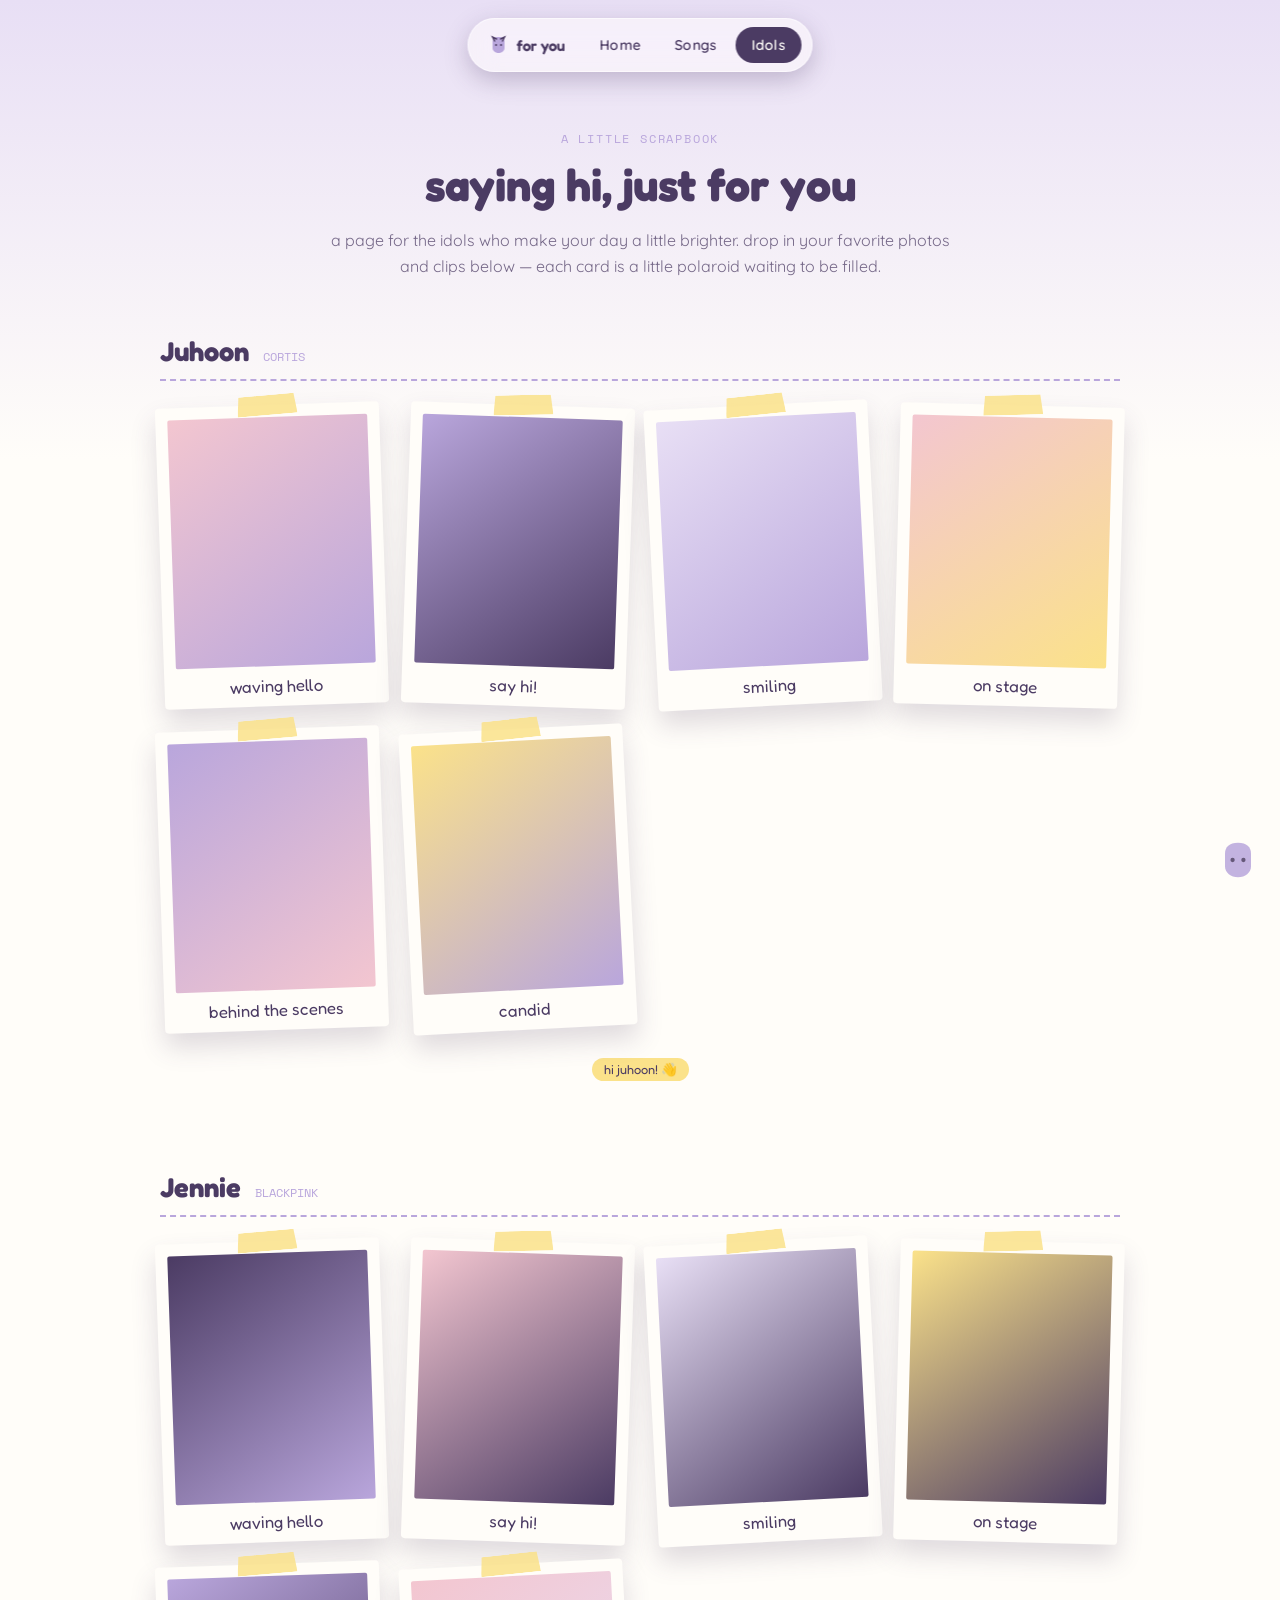
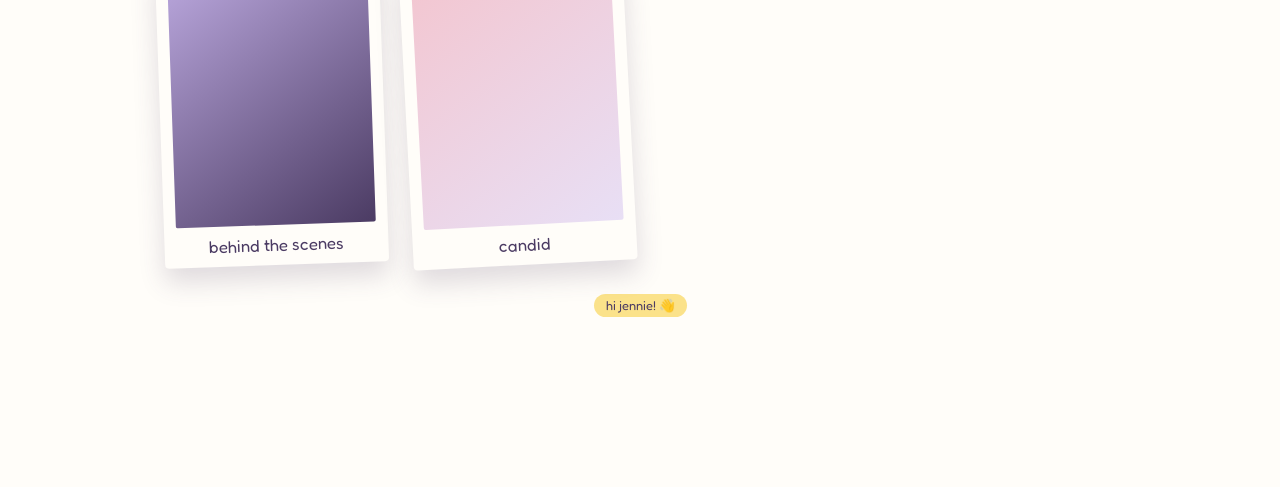
==== idols.html @ 45868b50 "yes" ====
<!DOCTYPE html>
<html lang="en">
<head>
<meta charset="UTF-8">
<meta name="viewport" content="width=device-width, initial-scale=1.0">
<title>say hi</title>
<link rel="stylesheet" href="css/style.css">
</head>
<body>

<nav class="site-nav">
  <div class="brand">
    <svg viewBox="0 0 24 24" fill="none"><path d="M6 9c0-3 2-5 6-5s6 2 6 5v6c0 2.8-2.7 5-6 5s-6-2.2-6-5V9z" fill="#B9A6DC"/><path d="M8 8l-2-4 4 2M16 8l2-4-4 2" stroke="#4B3B63" stroke-width="1.4" fill="none" stroke-linecap="round"/><circle cx="9.5" cy="12" r="1" fill="#4B3B63"/><circle cx="14.5" cy="12" r="1" fill="#4B3B63"/></svg>
    <span class="label">for you</span>
  </div>
  <div class="links">
    <a href="index.html">Home</a>
    <a href="songs.html">Songs</a>
    <a href="idols.html" class="active">Idols</a>
  </div>
</nav>

<section class="idols-page">

  <div class="idols-hero">
    <div class="eyebrow">a little scrapbook</div>
    <h1>saying hi, just for you</h1>
    <p>a page for the idols who make your day a little brighter. drop in your favorite
       photos and clips below — each card is a little polaroid waiting to be filled.</p>
  </div>

  <!-- ============ JUHOON (CORTIS) ============ -->
  <div class="idol-section">
    <div class="idol-section-head">
      <h2>Juhoon</h2>
      <span>CORTIS</span>
    </div>
    <div class="scrapbook-grid">

      <!-- Replace each src below with your own photo/video.
           Suggested paths: assets/images/juhoon1.jpg ... juhoon6.jpg
           or assets/video/juhoon-wave.mp4 for clips -->
      <div class="polaroid">
        <div class="washi"></div>
        <div class="frame"><img src="assets/images/juhoon1.jpg" alt="Juhoon"
             onerror="this.parentElement.style.background='linear-gradient(145deg,#F3C6D0,#B9A6DC)'; this.remove();"></div>
        <div class="caption">waving hello</div>
      </div>

      <div class="polaroid">
        <div class="washi"></div>
        <div class="frame"><video src="assets/video/juhoon-wave.mp4" muted loop autoplay playsinline
             onerror="this.parentElement.style.background='linear-gradient(145deg,#B9A6DC,#4B3B63)'; this.remove();"></video></div>
        <div class="caption">say hi!</div>
      </div>

      <div class="polaroid">
        <div class="washi"></div>
        <div class="frame"><img src="assets/images/juhoon2.jpg" alt="Juhoon"
             onerror="this.parentElement.style.background='linear-gradient(145deg,#E8DFF5,#B9A6DC)'; this.remove();"></div>
        <div class="caption">smiling</div>
      </div>

      <div class="polaroid">
        <div class="washi"></div>
        <div class="frame"><img src="assets/images/juhoon3.jpg" alt="Juhoon"
             onerror="this.parentElement.style.background='linear-gradient(145deg,#F3C6D0,#FBE28A)'; this.remove();"></div>
        <div class="caption">on stage</div>
      </div>

      <div class="polaroid">
        <div class="washi"></div>
        <div class="frame"><img src="assets/images/juhoon4.jpg" alt="Juhoon"
             onerror="this.parentElement.style.background='linear-gradient(145deg,#B9A6DC,#F3C6D0)'; this.remove();"></div>
        <div class="caption">behind the scenes</div>
      </div>

      <div class="polaroid">
        <div class="washi"></div>
        <div class="frame"><img src="assets/images/juhoon5.jpg" alt="Juhoon"
             onerror="this.parentElement.style.background='linear-gradient(145deg,#FBE28A,#B9A6DC)'; this.remove();"></div>
        <div class="caption">candid</div>
      </div>

    </div>
    <div style="text-align:center; margin-top:20px;"><span class="hi-bubble">hi juhoon! 👋</span></div>
  </div>

  <!-- ============ JENNIE (BLACKPINK) ============ -->
  <div class="idol-section">
    <div class="idol-section-head">
      <h2>Jennie</h2>
      <span>BLACKPINK</span>
    </div>
    <div class="scrapbook-grid">

      <!-- Replace each src below with your own photo/video.
           Suggested paths: assets/images/jennie1.jpg ... jennie6.jpg
           or assets/video/jennie-wave.mp4 for clips -->
      <div class="polaroid">
        <div class="washi"></div>
        <div class="frame"><video src="assets/video/jennie-wave.mp4" muted loop autoplay playsinline
             onerror="this.parentElement.style.background='linear-gradient(145deg,#4B3B63,#B9A6DC)'; this.remove();"></video></div>
        <div class="caption">waving hello</div>
      </div>

      <div class="polaroid">
        <div class="washi"></div>
        <div class="frame"><img src="assets/images/jennie1.jpg" alt="Jennie"
             onerror="this.parentElement.style.background='linear-gradient(145deg,#F3C6D0,#4B3B63)'; this.remove();"></div>
        <div class="caption">say hi!</div>
      </div>

      <div class="polaroid">
        <div class="washi"></div>
        <div class="frame"><img src="assets/images/jennie2.jpg" alt="Jennie"
             onerror="this.parentElement.style.background='linear-gradient(145deg,#E8DFF5,#4B3B63)'; this.remove();"></div>
        <div class="caption">smiling</div>
      </div>

      <div class="polaroid">
        <div class="washi"></div>
        <div class="frame"><img src="assets/images/jennie3.jpg" alt="Jennie"
             onerror="this.parentElement.style.background='linear-gradient(145deg,#FBE28A,#4B3B63)'; this.remove();"></div>
        <div class="caption">on stage</div>
      </div>

      <div class="polaroid">
        <div class="washi"></div>
        <div class="frame"><img src="assets/images/jennie4.jpg" alt="Jennie"
             onerror="this.parentElement.style.background='linear-gradient(145deg,#B9A6DC,#4B3B63)'; this.remove();"></div>
        <div class="caption">behind the scenes</div>
      </div>

      <div class="polaroid">
        <div class="washi"></div>
        <div class="frame"><img src="assets/images/jennie5.jpg" alt="Jennie"
             onerror="this.parentElement.style.background='linear-gradient(145deg,#F3C6D0,#E8DFF5)'; this.remove();"></div>
        <div class="caption">candid</div>
      </div>

    </div>
    <div style="text-align:center; margin-top:20px;"><span class="hi-bubble">hi jennie! 👋</span></div>
  </div>

</section>

<div class="mascot-signature">
  <svg viewBox="0 0 24 24" fill="none"><path d="M6 9c0-3 2-5 6-5s6 2 6 5v6c0 2.8-2.7 5-6 5s-6-2.2-6-5V9z" fill="#B9A6DC"/><circle cx="9.5" cy="12" r="1" fill="#4B3B63"/><circle cx="14.5" cy="12" r="1" fill="#4B3B63"/></svg>
</div>

</body>
</html>
---- css/style.css ----
/* ============================================================
   BIRTHDAY SITE — SHARED STYLES
   Palette: dreamy toy-shop twilight
   ============================================================ */

@import url('https://fonts.googleapis.com/css2?family=Fredoka:wght@400;500;600;700&family=Quicksand:wght@400;500;600;700&family=Space+Mono:wght@400;700&display=swap');

:root{
  --lilac-mist:   #E8DFF5;
  --dusty-lav:    #B9A6DC;
  --blush:        #F3C6D0;
  --deep-plum:    #4B3B63;
  --butter:       #FBE28A;
  --soft-white:   #FFFDF9;
  --shadow-plum:  rgba(75,59,99,0.28);
  --glass:        rgba(255,253,249,0.55);

  --font-display: 'Fredoka', system-ui, sans-serif;
  --font-body:    'Quicksand', system-ui, sans-serif;
  --font-mono:    'Space Mono', monospace;
}

*{box-sizing:border-box;}
html{scroll-behavior:smooth;}
body{
  margin:0;
  font-family:var(--font-body);
  color:var(--deep-plum);
  background:var(--soft-white);
  overflow-x:hidden;
}
h1,h2,h3{font-family:var(--font-display); margin:0;}
a{text-decoration:none;color:inherit;}
button{font-family:var(--font-body); cursor:pointer;}

/* ---------- shared nav ---------- */
.site-nav{
  position:fixed;
  top:18px; left:50%;
  transform:translateX(-50%);
  z-index:500;
  display:flex;
  align-items:center;
  gap:6px;
  background:var(--glass);
  backdrop-filter:blur(14px) saturate(140%);
  -webkit-backdrop-filter:blur(14px) saturate(140%);
  border:1px solid rgba(255,255,255,0.6);
  border-radius:999px;
  padding:8px 10px;
  box-shadow:0 8px 24px var(--shadow-plum);
}
.site-nav .brand{
  display:flex; align-items:center; gap:6px;
  padding:6px 12px 6px 8px;
  font-family:var(--font-display);
  font-weight:600;
  font-size:0.95rem;
  color:var(--deep-plum);
}
.site-nav .brand svg{width:24px;height:24px;}
.site-nav .links{display:flex; gap:2px;}
.site-nav .links a{
  padding:9px 16px;
  border-radius:999px;
  font-weight:600;
  font-size:0.88rem;
  letter-spacing:0.02em;
  color:var(--deep-plum);
  transition:background 0.25s ease, color 0.25s ease;
}
.site-nav .links a:hover{background:var(--dusty-lav); color:var(--soft-white);}
.site-nav .links a.active{background:var(--deep-plum); color:var(--soft-white);}

/* ============================================================
   HOME PAGE
   ============================================================ */

.shopfront{
  position:relative;
  min-height:100vh;
  width:100%;
  background:
    linear-gradient(180deg, rgba(75,59,99,0.15), rgba(75,59,99,0.55)),
    url('../assets/images/shop-bg.jpg') center/cover no-repeat,
    linear-gradient(160deg, var(--lilac-mist), var(--blush) 55%, var(--dusty-lav));
  display:flex;
  flex-direction:column;
  align-items:center;
  justify-content:center;
  padding-top:90px;
}

.shopfront .intro-text{
  text-align:center;
  color:var(--soft-white);
  text-shadow:0 3px 18px rgba(0,0,0,0.35);
  margin-bottom:10px;
}
.shopfront .intro-text h1{font-size:clamp(2rem,5vw,3.4rem);}
.shopfront .intro-text p{
  font-family:var(--font-mono); font-size:0.8rem; letter-spacing:0.12em;
  text-transform:uppercase; opacity:0.9; margin-top:6px;
}

.cat-stage{
  position:relative;
  width:min(90vw,720px);
  height:260px;
  margin:10px auto 30px;
}
.cat-stage .ground-shadow{
  position:absolute; bottom:18px; left:0; right:0; height:14px;
  background:radial-gradient(ellipse at center, rgba(0,0,0,0.18), transparent 70%);
}

.cat-rig{
  position:absolute;
  bottom:30px; left:0;
  width:120px; height:100px;
  transform:translateX(0);
  transform-origin:50% 100%;
  animation: catChase 3.6s linear 2;
  will-change: transform, left;
}
.cat-stage.settled .cat-rig{
  animation:none;
  left:14px; bottom:26px;
  transform:translateX(0);
}
.cat-stage.settled .cat-rig .cat{
  animation: catIdle 2.4s ease-in-out infinite;
}
.cat-stage.settled .cat-rig .cat-paw{
  animation: pawBat 1.3s ease-in-out infinite;
}

.cat{ transform-origin:50% 100%; }
.cat-rig svg{ display:block; width:100%; height:100%; overflow:visible; }

@keyframes catChase{
  0%   { left:0%;  transform:translateY(0)    scale(1,1)     rotate(0deg);
         animation-timing-function: cubic-bezier(.55,0,.85,.35); }
  6%   { transform:translateY(6px)  scale(1.12,0.85) rotate(-2deg);
         animation-timing-function: cubic-bezier(.17,.85,.4,1); }
  20%  { transform:translateY(-34px) scale(0.9,1.12) rotate(-8deg);
         animation-timing-function: cubic-bezier(.6,0,.9,.4); }
  30%  { left:24%; transform:translateY(4px) scale(1.15,0.82) rotate(2deg);
         animation-timing-function: cubic-bezier(.55,0,.85,.35); }
  34%  { transform:translateY(0) scale(1,1) rotate(0deg);
         animation-timing-function: cubic-bezier(.17,.85,.4,1); }
  40%  { transform:translateY(6px) scale(1.12,0.85) rotate(4deg);
         animation-timing-function: cubic-bezier(.6,0,.9,.4); }
  54%  { transform:translateY(-36px) scale(0.9,1.12) rotate(7deg);
         animation-timing-function: cubic-bezier(.55,0,.85,.35); }
  64%  { left:52%; transform:translateY(4px) scale(1.15,0.82) rotate(-2deg);
         animation-timing-function: cubic-bezier(.17,.85,.4,1); }
  68%  { transform:translateY(0) scale(1,1) rotate(0deg);
         animation-timing-function: cubic-bezier(.6,0,.9,.4); }
  76%  { transform:translateY(5px) scale(1.1,0.87) rotate(-3deg);
         animation-timing-function: cubic-bezier(.55,0,.85,.35); }
  88%  { transform:translateY(-28px) scale(0.92,1.1) rotate(4deg);
         animation-timing-function: cubic-bezier(.17,.85,.4,1); }
  96%  { left:74%; transform:translateY(2px) scale(1.1,0.88) rotate(0deg);
         animation-timing-function: ease-out; }
  100% { left:0%;  transform:translateY(0) scale(1,1) rotate(0deg); }
}

@keyframes catIdle{
  0%   { transform:translateY(0) scale(1,1) rotate(0deg);
         animation-timing-function: cubic-bezier(.45,0,.55,1); }
  30%  { transform:translateY(-6px) scale(1.03,0.97) rotate(-2deg);
         animation-timing-function: cubic-bezier(.45,0,.55,1); }
  60%  { transform:translateY(0) scale(0.99,1.01) rotate(1deg);
         animation-timing-function: cubic-bezier(.45,0,.55,1); }
  100% { transform:translateY(0) scale(1,1) rotate(0deg); }
}

@keyframes pawBat{
  0%   { transform:rotate(0deg);   animation-timing-function: cubic-bezier(.3,.8,.4,1); }
  35%  { transform:rotate(-32deg); animation-timing-function: cubic-bezier(.6,0,.7,.4); }
  55%  { transform:rotate(-18deg); animation-timing-function: cubic-bezier(.3,.8,.4,1); }
  100% { transform:rotate(0deg); }
}

.yarn-ball{
  position:absolute; bottom:28px; right:6%;
  width:54px; height:54px;
  animation: yarnWiggle 1.6s ease-in-out infinite;
}
.cat-stage.settled .yarn-ball{
  right:auto; left:82px; bottom:24px;
  width:40px; height:40px;
}
@keyframes yarnWiggle{
  0%,100%{ transform:rotate(0deg) scale(1); }
  50%{ transform:rotate(8deg) scale(1.04); }
}

.gift-reveal{
  display:flex;
  gap:60px;
  align-items:flex-end;
  justify-content:center;
  opacity:0;
  transform:translateY(24px) scale(0.92);
  transition:opacity 0.9s ease, transform 0.9s cubic-bezier(.2,.9,.3,1.2);
  pointer-events:none;
  margin-bottom:60px;
}
.gift-reveal.show{
  opacity:1; transform:translateY(0) scale(1);
  pointer-events:auto;
}
.gift-item{
  background:none; border:none; padding:0;
  display:flex; flex-direction:column; align-items:center; gap:10px;
  filter:drop-shadow(0 12px 20px rgba(0,0,0,0.28));
  transition:transform 0.3s ease;
}
.gift-item:hover{ transform:translateY(-6px) scale(1.05); }
.gift-item span{
  font-family:var(--font-mono); font-size:0.72rem;
  letter-spacing:0.08em; text-transform:uppercase;
  color:var(--soft-white); text-shadow:0 2px 10px rgba(0,0,0,0.4);
}
.gift-item svg{ width:110px; height:110px; }

.candle-flame{ animation:flicker 0.9s ease-in-out infinite alternate; transform-origin:50% 100%; }
@keyframes flicker{
  0%{ transform:scale(1) rotate(-2deg); }
  100%{ transform:scale(1.12) rotate(3deg); }
}

.envelope-flap{ transform-origin:50% 0%; transition:transform 0.5s ease; }

#confetti-layer{
  position:fixed; inset:0; pointer-events:none; z-index:900; overflow:hidden;
}
.confetti-piece{
  position:absolute; top:-20px;
  width:10px; height:16px;
  opacity:0.95;
  animation-name:confettiFall;
  animation-timing-function:linear;
  animation-fill-mode:forwards;
}
@keyframes confettiFall{
  0%{ transform:translateY(0) rotate(0deg); opacity:1; }
  100%{ transform:translateY(110vh) rotate(540deg); opacity:0.9; }
}

.blur-overlay{
  position:fixed; inset:0;
  background:rgba(75,59,99,0.35);
  backdrop-filter:blur(10px);
  -webkit-backdrop-filter:blur(10px);
  opacity:0; pointer-events:none;
  transition:opacity 0.45s ease;
  z-index:800;
}
.blur-overlay.active{ opacity:1; pointer-events:auto; }

.letter-modal{
  position:fixed; inset:0;
  display:flex; align-items:center; justify-content:center;
  z-index:850;
  opacity:0; pointer-events:none;
  transition:opacity 0.4s ease;
}
.letter-modal.active{ opacity:1; pointer-events:auto; }

.letter-card{
  position:relative;
  width:min(90vw,500px);
  max-height:80vh;
  overflow-y:auto;
  background:
    repeating-linear-gradient(var(--soft-white),var(--soft-white) 34px, #f1e9dd 35px);
  background-color:var(--soft-white);
  border-radius:14px;
  padding:44px 38px;
  box-shadow:0 30px 60px rgba(0,0,0,0.35);
  transform:scale(0.85) translateY(30px);
  transition:transform 0.5s cubic-bezier(.2,.9,.3,1.2);
  font-family:var(--font-body);
}
.letter-modal.active .letter-card{ transform:scale(1) translateY(0); }

.letter-card h2{
  font-family:var(--font-display);
  color:var(--dusty-lav);
  margin-bottom:14px;
  font-size:1.5rem;
}
.letter-card .letter-body{
  font-size:1.05rem;
  line-height:1.9;
  color:var(--deep-plum);
  white-space:pre-wrap;
}
.letter-card .signoff{
  margin-top:26px;
  font-family:var(--font-display);
  color:var(--dusty-lav);
  text-align:right;
}
.close-letter{
  position:absolute; top:14px; right:16px;
  width:32px;height:32px;border-radius:50%;
  border:none; background:var(--blush); color:var(--deep-plum);
  font-size:1.1rem; line-height:1; font-weight:700;
  display:flex;align-items:center;justify-content:center;
}
.close-letter:hover{ background:var(--dusty-lav); color:var(--soft-white); }

.mascot-signature{
  position:fixed; bottom:14px; right:16px;
  width:52px; height:52px; z-index:400;
  opacity:0.85;
  animation:sigBob 3s ease-in-out infinite;
}
@keyframes sigBob{
  0%,100%{ transform:translateY(0) rotate(0deg); }
  50%{ transform:translateY(-5px) rotate(4deg); }
}

@media (max-width:640px){
  .site-nav .brand span.label{ display:none; }
  .gift-reveal{ gap:34px; }
  .gift-item svg{ width:84px; height:84px; }
  .cat-stage{ height:220px; }
}

/* ============================================================
   SONGS PAGE
   ============================================================ */

.songs-page{
  min-height:100vh;
  background:
    radial-gradient(circle at 20% 20%, rgba(185,166,220,0.55), transparent 55%),
    radial-gradient(circle at 80% 30%, rgba(75,59,99,0.6), transparent 50%),
    linear-gradient(160deg, #241a35, #3c2b57 45%, #6b4f8f);
  color:var(--soft-white);
  display:flex;
  align-items:center;
  justify-content:center;
  padding:90px 20px;
  position:relative;
  overflow:hidden;
}
.songs-page::before, .songs-page::after{
  content:"";
  position:absolute; border-radius:50%;
  filter:blur(60px); opacity:0.5;
}
.songs-page::before{ width:280px;height:280px; background:var(--dusty-lav); top:-60px; left:-60px; }
.songs-page::after{ width:320px;height:320px; background:var(--blush); bottom:-80px; right:-40px; }

.album-stage{
  position:relative; z-index:2;
  display:flex; flex-direction:column; align-items:center; gap:22px;
  transition:opacity 0.5s ease, transform 0.5s ease;
}
.album-stage.hide{ opacity:0; transform:scale(0.9); pointer-events:none; position:absolute; }

.album-cover{
  width:min(70vw,300px); height:min(70vw,300px);
  border-radius:18px;
  background:
    linear-gradient(145deg, var(--blush), var(--dusty-lav) 60%, var(--deep-plum));
  box-shadow:0 30px 60px rgba(0,0,0,0.5), 0 0 0 6px rgba(255,255,255,0.06);
  display:flex; align-items:center; justify-content:center;
  cursor:pointer;
  transition:transform 0.4s ease, box-shadow 0.4s ease;
  border:none; padding:0;
}
.album-cover:hover{ transform:scale(1.03) rotate(-1deg); box-shadow:0 40px 70px rgba(0,0,0,0.55); }
.album-cover svg{ width:46%; height:46%; opacity:0.9; }

.album-caption{ text-align:center; font-family:var(--font-mono); }
.album-caption .title{ font-family:var(--font-display); font-size:1.4rem; margin-bottom:4px; }
.album-caption .sub{ font-size:0.75rem; letter-spacing:0.12em; text-transform:uppercase; opacity:0.75; }
.tap-hint{ font-size:0.7rem; opacity:0.6; margin-top:6px; animation:pulseHint 1.8s ease-in-out infinite; }
@keyframes pulseHint{ 0%,100%{opacity:0.4;} 50%{opacity:0.9;} }

.playlist-stage{
  position:relative; z-index:2;
  width:min(94vw,640px);
  max-height:82vh;
  background:rgba(20,14,32,0.55);
  backdrop-filter:blur(18px);
  -webkit-backdrop-filter:blur(18px);
  border-radius:22px;
  padding:28px 10px 28px 28px;
  box-shadow:0 30px 70px rgba(0,0,0,0.5);
  opacity:0; transform:translateY(30px) scale(0.96);
  pointer-events:none;
  transition:opacity 0.5s ease, transform 0.5s ease;
}
.playlist-stage.show{ opacity:1; transform:translateY(0) scale(1); pointer-events:auto; }

.playlist-header{
  display:flex; align-items:center; gap:18px;
  padding-right:18px; margin-bottom:18px;
}
.playlist-header img, .playlist-header .fallback-cover{
  width:84px; height:84px; border-radius:12px; object-fit:cover;
  background:linear-gradient(145deg, var(--blush), var(--dusty-lav));
  flex-shrink:0;
}
.playlist-header h2{ font-size:1.5rem; }
.playlist-header p{ font-family:var(--font-mono); font-size:0.75rem; opacity:0.7; margin-top:4px; }
.back-btn{
  border:none; background:rgba(255,255,255,0.12); color:var(--soft-white);
  padding:8px 16px; border-radius:999px; font-size:0.8rem; margin-bottom:16px;
}
.back-btn:hover{ background:rgba(255,255,255,0.22); }

.song-list{
  list-style:none; margin:0; padding:0 18px 0 0;
  max-height:52vh; overflow-y:auto;
}
.song-list li{
  display:flex; align-items:center; gap:14px;
  padding:9px 8px; border-radius:10px;
  cursor:pointer; transition:background 0.2s ease;
}
.song-list li:hover{ background:rgba(255,255,255,0.08); }
.song-list .track-no{ width:20px; text-align:center; font-family:var(--font-mono); opacity:0.5; font-size:0.8rem; }
.song-list .cover-thumb{
  width:46px; height:46px; border-radius:6px; object-fit:cover; flex-shrink:0;
  background:linear-gradient(145deg, var(--blush), var(--dusty-lav));
}
.song-list .meta{ flex:1; min-width:0; }
.song-list .meta .t-title{ font-weight:600; font-size:0.94rem; white-space:nowrap; overflow:hidden; text-overflow:ellipsis; }
.song-list .meta .t-artist{ font-size:0.78rem; opacity:0.65; white-space:nowrap; overflow:hidden; text-overflow:ellipsis; }
.song-list .duration{ font-family:var(--font-mono); font-size:0.78rem; opacity:0.6; }

.player-modal{
  position:fixed; inset:0; z-index:950;
  display:flex; align-items:center; justify-content:center;
  background:rgba(10,7,16,0.7);
  backdrop-filter:blur(6px);
  opacity:0; pointer-events:none;
  transition:opacity 0.4s ease;
}
.player-modal.active{ opacity:1; pointer-events:auto; }

.player-card{
  width:min(88vw,360px);
  background:linear-gradient(180deg, #2c2140, #1a1428);
  border-radius:26px;
  padding:30px 26px 34px;
  color:var(--soft-white);
  text-align:center;
  box-shadow:0 40px 80px rgba(0,0,0,0.55);
  transform:translateY(40px) scale(0.94);
  transition:transform 0.5s cubic-bezier(.2,.9,.3,1.2);
  position:relative;
}
.player-modal.active .player-card{ transform:translateY(0) scale(1); }

.player-card .close-player{
  position:absolute; top:14px; right:16px;
  width:30px;height:30px;border-radius:50%;
  border:none; background:rgba(255,255,255,0.12); color:var(--soft-white);
  font-size:1rem;
}
.player-card .cover-art{
  width:100%; aspect-ratio:1/1; border-radius:18px; object-fit:cover;
  background:linear-gradient(145deg, var(--blush), var(--dusty-lav));
  box-shadow:0 18px 40px rgba(0,0,0,0.4);
  margin-bottom:22px;
}
.player-card .p-title{ font-family:var(--font-display); font-size:1.25rem; margin-bottom:4px; }
.player-card .p-artist{ font-size:0.85rem; opacity:0.7; margin-bottom:22px; }

.progress-row{ display:flex; align-items:center; gap:8px; margin-bottom:18px; }
.progress-row span{ font-family:var(--font-mono); font-size:0.68rem; opacity:0.6; width:32px; }
.progress-bar{ flex:1; height:4px; background:rgba(255,255,255,0.18); border-radius:4px; overflow:hidden; }
.progress-fill{ height:100%; width:0%; background:var(--blush); border-radius:4px; }

.player-controls{ display:flex; align-items:center; justify-content:center; gap:26px; }
.player-controls button{
  border:none; background:none; color:var(--soft-white);
  display:flex; align-items:center; justify-content:center;
}
.play-toggle{
  width:58px; height:58px; border-radius:50%;
  background:var(--soft-white); color:var(--deep-plum) !important;
}
.play-toggle svg, .player-controls button svg{ width:22px; height:22px; }
.play-toggle svg{ width:24px; height:24px; }

@media (max-width:640px){
  .playlist-stage{ padding:22px 6px 22px 18px; }
  .playlist-header img, .playlist-header .fallback-cover{ width:64px; height:64px; }
}

/* ============================================================
   IDOL PAGE
   ============================================================ */

.idols-page{
  min-height:100vh;
  background:linear-gradient(180deg, var(--lilac-mist), var(--soft-white) 22%);
  padding:130px 20px 80px;
}
.idols-hero{
  text-align:center; max-width:640px; margin:0 auto 56px;
}
.idols-hero .eyebrow{
  font-family:var(--font-mono); font-size:0.75rem; letter-spacing:0.15em;
  text-transform:uppercase; color:var(--dusty-lav);
}
.idols-hero h1{ font-size:clamp(1.9rem,5vw,2.8rem); margin:10px 0; color:var(--deep-plum); }
.idols-hero p{ font-size:1rem; opacity:0.75; line-height:1.6; }

.idol-section{ max-width:960px; margin:0 auto 90px; }
.idol-section-head{
  display:flex; align-items:baseline; gap:14px; margin-bottom:24px;
  border-bottom:2px dashed var(--dusty-lav); padding-bottom:12px;
}
.idol-section-head h2{ font-size:1.7rem; color:var(--deep-plum); }
.idol-section-head span{ font-family:var(--font-mono); font-size:0.75rem; color:var(--dusty-lav); }

.scrapbook-grid{
  display:grid;
  grid-template-columns:repeat(auto-fit,minmax(180px,1fr));
  gap:22px;
}
.polaroid{
  background:var(--soft-white);
  padding:12px 12px 40px;
  border-radius:4px;
  box-shadow:0 14px 26px rgba(75,59,99,0.18);
  transform:rotate(var(--tilt,-2deg));
  transition:transform 0.3s ease, box-shadow 0.3s ease;
  position:relative;
}
.polaroid:nth-child(2n){ --tilt:2deg; }
.polaroid:nth-child(3n){ --tilt:-3deg; }
.polaroid:nth-child(4n){ --tilt:1.5deg; }
.polaroid:hover{ transform:rotate(0deg) translateY(-6px) scale(1.03); box-shadow:0 20px 34px rgba(75,59,99,0.28); z-index:3;}
.polaroid .frame{
  width:100%; aspect-ratio:4/5; border-radius:2px; overflow:hidden;
  background:linear-gradient(145deg, var(--blush), var(--dusty-lav));
}
.polaroid .frame img, .polaroid .frame video{
  width:100%; height:100%; object-fit:cover; display:block;
}
.polaroid .caption{
  position:absolute; bottom:10px; left:0; right:0; text-align:center;
  font-family:'Caveat', var(--font-display); font-size:1.05rem; color:var(--deep-plum);
}
.polaroid .washi{
  position:absolute; top:-10px; left:50%; transform:translateX(-50%) rotate(-3deg);
  width:60px; height:20px; background:var(--butter); opacity:0.85;
  clip-path:polygon(4% 0,96% 0,100% 100%,0 100%);
}

.hi-bubble{
  display:inline-block; margin-top:8px;
  background:var(--butter); color:var(--deep-plum);
  font-family:var(--font-display); font-size:0.8rem;
  padding:4px 12px; border-radius:999px;
}

/* ============================================================
   FULL DEVICE RESPONSIVENESS
   ============================================================ */

img, video, svg { max-width:100%; height:auto; }

@media (max-width:900px){
  .idols-page{ padding:120px 16px 70px; }
  .playlist-stage{ width:96vw; }
}

@media (max-width:480px){
  .site-nav{ padding:6px 8px; gap:2px; }
  .site-nav .links a{ padding:8px 12px; font-size:0.8rem; }
  .shopfront .intro-text h1{ font-size:1.8rem; }
  .gift-item svg{ width:70px; height:70px; }
  .cat-stage{ height:190px; }
  .letter-card{ padding:32px 22px; }
  .player-card{ padding:24px 18px 28px; }
  .idols-hero p{ font-size:0.9rem; }
  .scrapbook-grid{ grid-template-columns:repeat(2,1fr); gap:14px; }
}

@media (max-width:340px){
  .site-nav .brand .label{ display:none; }
  .scrapbook-grid{ grid-template-columns:1fr 1fr; }
}

@media (max-height:480px) and (orientation:landscape){
  .cat-stage{ height:140px; margin:4px auto 14px; }
  .shopfront{ padding-top:70px; }
  .gift-reveal{ margin-bottom:30px; }
}

.mascot-signature{
  bottom: calc(14px + env(safe-area-inset-bottom));
  right: calc(16px + env(safe-area-inset-right));
}
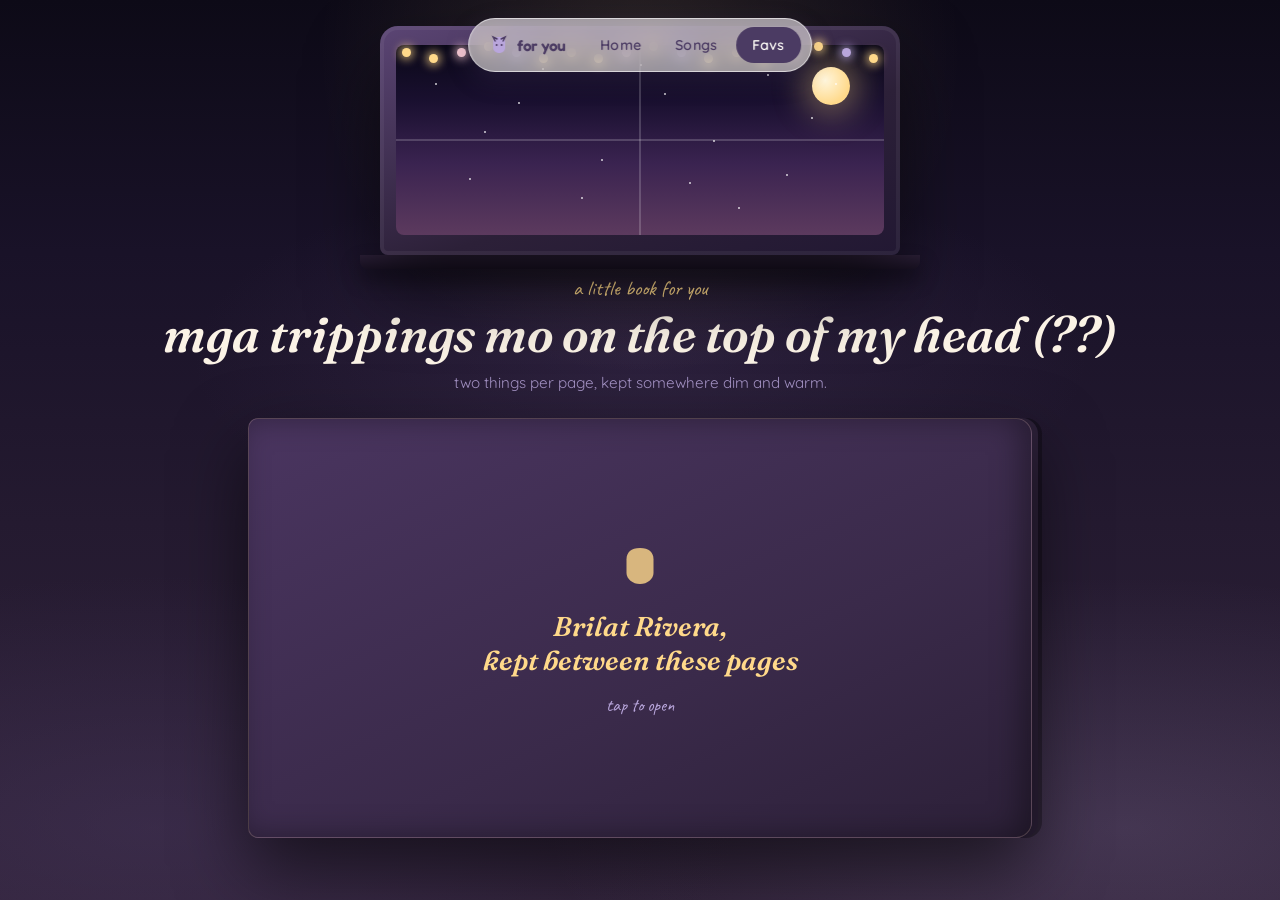
==== commit 0258b283: "FINAL I THINK" ====
--- a/idols.html
+++ b/idols.html
@@ -3,10 +3,200 @@
 <head>
 <meta charset="UTF-8">
 <meta name="viewport" content="width=device-width, initial-scale=1.0">
-<title>say hi</title>
+<title>her favorites</title>
 <link rel="stylesheet" href="css/style.css">
+<link rel="preconnect" href="https://fonts.googleapis.com">
+<link href="https://fonts.googleapis.com/css2?family=Fraunces:ital,wght@0,500;0,600;1,500&family=Caveat:wght@500;700&family=Quicksand:wght@400;500;600&display=swap" rel="stylesheet">
+<style>
+  :root{
+    --room-1:#140f1b;
+    --room-2:#241a30;
+    --light-warm:#FFD98A;
+    --page:#FBF3E6;
+    --page-2:#F4EADA;
+    --page-edge:#DCC9A8;
+    --ink:#4B3B63;
+    --lilac:#B9A6DC;
+    --pink:#F3C6D0;
+    --sage:#9CAF88;
+    --yellow:#F4D35E;
+    --gold:#E3B23C;
+    --cover:#3a2a4a;
+  }
+  *{box-sizing:border-box;}
+  body.fav-body{
+    margin:0;
+    min-height:100vh;
+    background:
+      radial-gradient(circle 520px at 50% 6%, rgba(255,217,138,.12), transparent 62%),
+      radial-gradient(ellipse 65% 40% at 12% 92%, rgba(75,59,99,.4), transparent 70%),
+      radial-gradient(ellipse 65% 40% at 88% 92%, rgba(185,166,220,.16), transparent 70%),
+      radial-gradient(ellipse 50% 30% at 50% 40%, rgba(91,69,116,.25), transparent 70%),
+      linear-gradient(180deg, #0d0a17 0%, #191228 28%, #241a30 58%, #302239 100%);
+    font-family:'Quicksand', sans-serif;
+    color:var(--page);
+    overflow-x:hidden;
+    padding-bottom:60px;
+  }
+
+  /* ---- night window scene ---- */
+  .window-wrap{ display:flex; justify-content:center; padding-top:26px; }
+  .window-frame{
+    position:relative; width:min(520px,88%);
+    padding:16px 16px 20px;
+    border-radius:18px 18px 8px 8px;
+    background:linear-gradient(160deg,#5b4574,#2c2038 60%,#221833);
+    box-shadow:0 35px 70px rgba(0,0,0,.55), inset 0 0 0 4px rgba(255,255,255,.05);
+  }
+  .sky{
+    position:relative; height:190px; border-radius:8px; overflow:hidden;
+    background:linear-gradient(180deg,#0a0818 0%,#1a1030 30%,#3a2350 62%,#5c3a5e 100%);
+  }
+  .moon{
+    position:absolute; top:22px; right:34px; width:38px; height:38px; border-radius:50%;
+    background:radial-gradient(circle at 35% 35%, #FFF6DD, #FFD98A 70%);
+    box-shadow:0 0 30px 10px rgba(255,217,138,.35);
+  }
+  .star{ position:absolute; width:2px; height:2px; background:#fff; border-radius:50%; opacity:.8; animation:starTwinkle 3.2s ease-in-out infinite; }
+  @keyframes starTwinkle{ 0%,100%{opacity:.3;} 50%{opacity:1;} }
+  .mullion-v{ position:absolute; left:50%; top:0; bottom:0; width:2px; background:rgba(255,255,255,.18); transform:translateX(-50%); }
+  .mullion-h{ position:absolute; top:50%; left:0; right:0; height:2px; background:rgba(255,255,255,.18); transform:translateY(-50%); }
+  .sill{ width:min(560px,92%); height:14px; margin:0 auto; background:linear-gradient(180deg,#2c2038,#1a1224); border-radius:0 0 8px 8px; box-shadow:0 10px 20px rgba(0,0,0,.4); }
+
+  .lights-row{
+    display:flex; justify-content:space-between; align-items:flex-start;
+    padding:0 6px; margin-bottom:-6px; position:relative; z-index:3;
+  }
+  .wbulb{
+    width:9px; height:9px; border-radius:50%; background:var(--light-warm);
+    box-shadow:0 0 8px 3px rgba(255,217,138,.65);
+    animation:twinkle 2.4s ease-in-out infinite;
+  }
+  .wbulb:nth-child(6n+1){ transform:translateY(6px); }
+  .wbulb:nth-child(6n+2){ transform:translateY(12px); animation-delay:.3s; }
+  .wbulb:nth-child(6n+3){ transform:translateY(6px); background:var(--pink); box-shadow:0 0 8px 3px rgba(243,198,208,.65); animation-delay:.6s; }
+  .wbulb:nth-child(6n+4){ transform:translateY(0px); animation-delay:.9s; }
+  .wbulb:nth-child(6n+5){ transform:translateY(6px); background:var(--lilac); box-shadow:0 0 8px 3px rgba(185,166,220,.65); animation-delay:1.2s; }
+  .wbulb:nth-child(6n+6){ transform:translateY(12px); animation-delay:1.5s; }
+  @keyframes twinkle{ 0%,100%{ opacity:.5; transform-origin:center; } 50%{ opacity:1; } }
+
+  .fav-hero{ text-align:center; margin:6px auto 26px; padding:0 20px; }
+  .fav-eyebrow{ font-family:'Caveat', cursive; font-size:1.3rem; color:var(--light-warm); }
+  .fav-title{ font-family:'Fraunces', serif; font-style:italic; font-weight:600; font-size:clamp(2rem, 5vw, 3.1rem); margin:2px 0 8px; color:var(--page); }
+  .fav-sub{ color:var(--lilac); font-size:.95rem; max-width:480px; margin:0 auto; opacity:.85; }
+
+  .stage{ max-width:820px; margin:0 auto; padding:0 18px; perspective:2000px; }
+
+  /* ---- closed book cover ---- */
+  .cover{
+    background: linear-gradient(155deg, #4a3560, var(--cover) 60%, #2c2038);
+    border-radius:10px 16px 16px 10px;
+    box-shadow: 0 30px 70px rgba(0,0,0,.55), inset -10px 0 30px rgba(0,0,0,.35), 6px 0 0 #2c2038, 10px 0 0 rgba(0,0,0,.3);
+    min-height:420px;
+    display:flex; flex-direction:column; align-items:center; justify-content:center;
+    text-align:center; gap:16px; padding:40px 30px;
+    cursor:pointer;
+    transform-origin:left center;
+    transition:transform .8s cubic-bezier(.5,0,.2,1), opacity .6s ease;
+    border:1px solid rgba(255,217,138,.15);
+  }
+  .cover.opened{ transform:rotateY(-130deg); opacity:0; pointer-events:none; }
+  .cover-ornament{ width:54px; height:54px; opacity:.8; }
+  .cover-title{ font-family:'Fraunces', serif; font-style:italic; font-weight:600; font-size:1.7rem; color:var(--light-warm); line-height:1.25; }
+  .cover-hint{ font-family:'Caveat', cursive; font-size:1.15rem; color:var(--lilac); }
+
+  /* ---- open book spread ---- */
+  .book{
+    display:none;
+    position:relative;
+    transform-style:preserve-3d;
+    transition:transform .55s ease, opacity .55s ease;
+  }
+  .book.show{ display:grid; }
+  .book.turning-next{ transform:rotateY(-28deg) translateX(-60px) scale(.97); opacity:.1; }
+  .book.turning-prev{ transform:rotateY(28deg) translateX(60px) scale(.97); opacity:.1; }
+
+  .spread{
+    display:grid; grid-template-columns:1fr 1fr;
+    background:var(--page);
+    border-radius:14px;
+    box-shadow:0 35px 70px rgba(0,0,0,.5);
+    min-height:440px;
+    overflow:hidden;
+  }
+  .leaf{
+    padding:34px 30px 26px;
+    position:relative;
+    display:flex; flex-direction:column;
+    color:var(--ink);
+  }
+  .leaf.left{ background:var(--page); box-shadow:inset -18px 0 24px -20px rgba(0,0,0,.35); }
+  .leaf.right{ background:var(--page-2); box-shadow:inset 18px 0 24px -20px rgba(0,0,0,.35); }
+  .spine{
+    position:absolute; left:50%; top:0; bottom:0; width:26px; transform:translateX(-50%);
+    background:linear-gradient(90deg, rgba(0,0,0,.18), rgba(0,0,0,.05) 30%, rgba(0,0,0,.05) 70%, rgba(0,0,0,.18));
+    pointer-events:none; z-index:2;
+  }
+
+  .page-label{ font-family:'Caveat', cursive; font-size:1.05rem; color:var(--gold); margin-bottom:4px; }
+  .leaf.right .page-label{ text-align:right; }
+  .page-heading{ font-family:'Fraunces', serif; font-weight:600; font-size:1.25rem; margin:0 0 16px; }
+  .leaf.right .page-heading{ text-align:right; }
+
+  .leaf-body{ flex:1; display:flex; align-items:center; justify-content:center; }
+
+  .polaroid{
+    background:#fff; border-radius:8px; padding:10px 10px 14px;
+    box-shadow:0 10px 20px rgba(75,59,99,.18);
+    width:100%; max-width:220px;
+    transform:rotate(-1.5deg);
+  }
+  .leaf.right .polaroid{ transform:rotate(1.5deg); }
+  .polaroid img{ width:100%; height:150px; object-fit:cover; border-radius:5px; display:block; background:var(--page-edge); }
+  .polaroid .cap{ font-family:'Caveat', cursive; font-weight:700; font-size:1.3rem; text-align:center; margin-top:8px; color:var(--ink); }
+  .polaroid .sub{ font-size:.7rem; color:#8a7ba0; text-align:center; }
+
+  .art-frame{ width:100%; height:150px; border-radius:5px; overflow:hidden; }
+  .art-frame svg{ width:100%; height:100%; }
+
+  .word-block{
+    width:100%; max-width:220px; height:180px; border-radius:8px;
+    display:flex; flex-direction:column; align-items:center; justify-content:center;
+    box-shadow:0 10px 20px rgba(75,59,99,.18);
+  }
+  .word-block .word{ font-family:'Fraunces', serif; font-style:italic; font-weight:600; font-size:1.6rem; }
+  .word-block .tag{ font-family:'Quicksand'; font-size:.68rem; letter-spacing:1px; text-transform:uppercase; opacity:.75; margin-top:6px; }
+
+  .empty-slot{
+    width:100%; max-width:220px; height:180px; border-radius:8px;
+    border:2px dashed #cbb9e6; background:#fbf8ff;
+    display:flex; align-items:center; justify-content:center; text-align:center;
+    color:#9d8bc0; font-family:'Caveat', cursive; font-size:1.1rem; padding:10px;
+  }
+
+  .book-nav{ display:flex; align-items:center; justify-content:center; gap:22px; margin-top:24px; }
+  .nav-btn{
+    background:var(--lilac); color:#fff; border:none; width:40px; height:40px; border-radius:50%;
+    font-size:1.1rem; cursor:pointer; box-shadow:0 6px 14px rgba(75,59,99,.35);
+    transition:transform .15s ease, background .15s ease;
+  }
+  .nav-btn:hover{ background:var(--ink); transform:scale(1.08); }
+  .nav-btn:disabled{ opacity:.3; cursor:default; }
+  .nav-btn:disabled:hover{ background:var(--lilac); transform:none; }
+  .dots{ display:flex; gap:8px; }
+  .dot{ width:9px; height:9px; border-radius:50%; background:rgba(255,255,255,.25); cursor:pointer; transition:background .2s ease, transform .2s ease; }
+  .dot.active{ background:var(--light-warm); transform:scale(1.3); }
+
+  @media (max-width:620px){
+    .spread{ grid-template-columns:1fr; }
+    .spine{ display:none; }
+    .leaf.left{ box-shadow:none; }
+    .leaf.right{ box-shadow:none; }
+    .cover{ min-height:360px; }
+  }
+</style>
 </head>
-<body>
+<body class="fav-body">
 
 <nav class="site-nav">
   <div class="brand">
@@ -16,138 +206,172 @@
   <div class="links">
     <a href="index.html">Home</a>
     <a href="songs.html">Songs</a>
-    <a href="idols.html" class="active">Idols</a>
+    <a href="idols.html" class="active">Favs</a>
   </div>
 </nav>
 
-<section class="idols-page">
-
-  <div class="idols-hero">
-    <div class="eyebrow">a little scrapbook</div>
-    <h1>saying hi, just for you</h1>
-    <p>a page for the idols who make your day a little brighter. drop in your favorite
-       photos and clips below — each card is a little polaroid waiting to be filled.</p>
-  </div>
-
-  <!-- ============ JUHOON (CORTIS) ============ -->
-  <div class="idol-section">
-    <div class="idol-section-head">
-      <h2>Juhoon</h2>
-      <span>CORTIS</span>
+<div class="window-wrap">
+  <div class="window-frame">
+    <div class="lights-row" id="lightsRow"></div>
+    <div class="sky">
+      <div class="moon"></div>
+      <div class="stars" id="stars"></div>
+      <div class="mullion-v"></div>
+      <div class="mullion-h"></div>
     </div>
-    <div class="scrapbook-grid">
-
-      <!-- Replace each src below with your own photo/video.
-           Suggested paths: assets/images/juhoon1.jpg ... juhoon6.jpg
-           or assets/video/juhoon-wave.mp4 for clips -->
-      <div class="polaroid">
-        <div class="washi"></div>
-        <div class="frame"><img src="assets/images/juhoon1.jpg" alt="Juhoon"
-             onerror="this.parentElement.style.background='linear-gradient(145deg,#F3C6D0,#B9A6DC)'; this.remove();"></div>
-        <div class="caption">waving hello</div>
-      </div>
-
-      <div class="polaroid">
-        <div class="washi"></div>
-        <div class="frame"><video src="assets/video/juhoon-wave.mp4" muted loop autoplay playsinline
-             onerror="this.parentElement.style.background='linear-gradient(145deg,#B9A6DC,#4B3B63)'; this.remove();"></video></div>
-        <div class="caption">say hi!</div>
-      </div>
-
-      <div class="polaroid">
-        <div class="washi"></div>
-        <div class="frame"><img src="assets/images/juhoon2.jpg" alt="Juhoon"
-             onerror="this.parentElement.style.background='linear-gradient(145deg,#E8DFF5,#B9A6DC)'; this.remove();"></div>
-        <div class="caption">smiling</div>
-      </div>
-
-      <div class="polaroid">
-        <div class="washi"></div>
-        <div class="frame"><img src="assets/images/juhoon3.jpg" alt="Juhoon"
-             onerror="this.parentElement.style.background='linear-gradient(145deg,#F3C6D0,#FBE28A)'; this.remove();"></div>
-        <div class="caption">on stage</div>
-      </div>
-
-      <div class="polaroid">
-        <div class="washi"></div>
-        <div class="frame"><img src="assets/images/juhoon4.jpg" alt="Juhoon"
-             onerror="this.parentElement.style.background='linear-gradient(145deg,#B9A6DC,#F3C6D0)'; this.remove();"></div>
-        <div class="caption">behind the scenes</div>
-      </div>
-
-      <div class="polaroid">
-        <div class="washi"></div>
-        <div class="frame"><img src="assets/images/juhoon5.jpg" alt="Juhoon"
-             onerror="this.parentElement.style.background='linear-gradient(145deg,#FBE28A,#B9A6DC)'; this.remove();"></div>
-        <div class="caption">candid</div>
-      </div>
-
+  </div>
+</div>
+<div class="sill"></div>
+
+<div class="fav-hero">
+  <div class="fav-eyebrow">a little book for you</div>
+  <h1 class="fav-title">mga trippings mo on the top of my head (??)</h1>
+  <p class="fav-sub">two things per page, kept somewhere dim and warm.</p>
+</div>
+
+<div class="stage">
+  <div class="cover" id="cover">
+    <svg class="cover-ornament" viewBox="0 0 24 24" fill="none"><path d="M6 9c0-3 2-5 6-5s6 2 6 5v6c0 2.8-2.7 5-6 5s-6-2.2-6-5V9z" fill="#FFD98A"/></svg>
+    <div class="cover-title">Brilat Rivera,<br>kept between these pages</div>
+    <div class="cover-hint">tap to open</div>
+  </div>
+
+  <div class="book" id="book">
+    <div class="spread" id="spread">
+      <div class="leaf left" id="leafLeft"></div>
+      <div class="spine"></div>
+      <div class="leaf right" id="leafRight"></div>
     </div>
-    <div style="text-align:center; margin-top:20px;"><span class="hi-bubble">hi juhoon! 👋</span></div>
-  </div>
-
-  <!-- ============ JENNIE (BLACKPINK) ============ -->
-  <div class="idol-section">
-    <div class="idol-section-head">
-      <h2>Jennie</h2>
-      <span>BLACKPINK</span>
-    </div>
-    <div class="scrapbook-grid">
-
-      <!-- Replace each src below with your own photo/video.
-           Suggested paths: assets/images/jennie1.jpg ... jennie6.jpg
-           or assets/video/jennie-wave.mp4 for clips -->
-      <div class="polaroid">
-        <div class="washi"></div>
-        <div class="frame"><video src="assets/video/jennie-wave.mp4" muted loop autoplay playsinline
-             onerror="this.parentElement.style.background='linear-gradient(145deg,#4B3B63,#B9A6DC)'; this.remove();"></video></div>
-        <div class="caption">waving hello</div>
-      </div>
-
-      <div class="polaroid">
-        <div class="washi"></div>
-        <div class="frame"><img src="assets/images/jennie1.jpg" alt="Jennie"
-             onerror="this.parentElement.style.background='linear-gradient(145deg,#F3C6D0,#4B3B63)'; this.remove();"></div>
-        <div class="caption">say hi!</div>
-      </div>
-
-      <div class="polaroid">
-        <div class="washi"></div>
-        <div class="frame"><img src="assets/images/jennie2.jpg" alt="Jennie"
-             onerror="this.parentElement.style.background='linear-gradient(145deg,#E8DFF5,#4B3B63)'; this.remove();"></div>
-        <div class="caption">smiling</div>
-      </div>
-
-      <div class="polaroid">
-        <div class="washi"></div>
-        <div class="frame"><img src="assets/images/jennie3.jpg" alt="Jennie"
-             onerror="this.parentElement.style.background='linear-gradient(145deg,#FBE28A,#4B3B63)'; this.remove();"></div>
-        <div class="caption">on stage</div>
-      </div>
-
-      <div class="polaroid">
-        <div class="washi"></div>
-        <div class="frame"><img src="assets/images/jennie4.jpg" alt="Jennie"
-             onerror="this.parentElement.style.background='linear-gradient(145deg,#B9A6DC,#4B3B63)'; this.remove();"></div>
-        <div class="caption">behind the scenes</div>
-      </div>
-
-      <div class="polaroid">
-        <div class="washi"></div>
-        <div class="frame"><img src="assets/images/jennie5.jpg" alt="Jennie"
-             onerror="this.parentElement.style.background='linear-gradient(145deg,#F3C6D0,#E8DFF5)'; this.remove();"></div>
-        <div class="caption">candid</div>
-      </div>
-
-    </div>
-    <div style="text-align:center; margin-top:20px;"><span class="hi-bubble">hi jennie! 👋</span></div>
-  </div>
-
-</section>
-
-<div class="mascot-signature">
-  <svg viewBox="0 0 24 24" fill="none"><path d="M6 9c0-3 2-5 6-5s6 2 6 5v6c0 2.8-2.7 5-6 5s-6-2.2-6-5V9z" fill="#B9A6DC"/><circle cx="9.5" cy="12" r="1" fill="#4B3B63"/><circle cx="14.5" cy="12" r="1" fill="#4B3B63"/></svg>
+  </div>
+
+  <div class="book-nav" id="bookNav" style="display:none;">
+    <button class="nav-btn" id="prevBtn" aria-label="previous page">‹</button>
+    <div class="dots" id="dots"></div>
+    <button class="nav-btn" id="nextBtn" aria-label="next page">›</button>
+  </div>
 </div>
 
+<script>
+// window scene: fairy lights draped along the frame + scattered stars
+const lightsRow = document.getElementById('lightsRow');
+for (let i = 0; i < 18; i++) {
+  const b = document.createElement('span');
+  b.className = 'wbulb';
+  lightsRow.appendChild(b);
+}
+const starsEl = document.getElementById('stars');
+const starPositions = [
+  [8,20],[18,45],[30,12],[42,60],[55,25],[65,50],[76,15],[85,38],
+  [15,70],[38,80],[60,72],[80,68],[25,30],[50,10],[70,85],[90,20]
+];
+starPositions.forEach(([x,y]) => {
+  const s = document.createElement('div');
+  s.className = 'star';
+  s.style.left = x + '%';
+  s.style.top = y + '%';
+  s.style.animationDelay = (Math.random()*3).toFixed(2) + 's';
+  starsEl.appendChild(s);
+});
+
+// custom illustration for the one item with no reliable free photo (Dubai chewy cookie)
+const dubaiCookieArt = `<svg viewBox="0 0 100 100"><rect width="100" height="100" fill="#F3C6D0"/><ellipse cx="50" cy="58" rx="34" ry="24" fill="#efe3d0"/><path d="M22 52c6-10 50-10 56 0" stroke="#7a5a2e" stroke-width="4" fill="none" stroke-linecap="round"/><circle cx="36" cy="46" r="4" fill="#9CAF88"/><circle cx="50" cy="42" r="4" fill="#9CAF88"/><circle cx="64" cy="47" r="4" fill="#9CAF88"/><path d="M30 60q20 14 40 0" stroke="#c98a3e" stroke-width="3" fill="none" stroke-linecap="round"/></svg>`;
+const fgSlotArt = `<svg viewBox="0 0 100 100"><circle cx="50" cy="40" r="14" fill="#E8DFF5"/><path d="M26 78c0-14 11-22 24-22s24 8 24 22" fill="#E8DFF5"/></svg>`;
+
+// pages: each has a left leaf and right leaf definition
+const pages = [
+  {
+    left: { type:'photo', img:'assets/images/dcc.jpg', cap:'dubai chewy cookie', sub:'pistachio, kadayif, marshmallow' },
+    right:{ type:'photo', img:'assets/images/cookies.jpg', cap:'cookies', sub:'any kind' },
+    heading:"bigbackery dejk kumain ka na ng maayos boy"
+  },
+  {
+    left: { type:'photo', img:'assets/images/oatside.jpg', cap:'oatside — yung black', sub:'never yung brown tsk tsk' },
+    right:{ type:'photo', img:'assets/images/letters.jpg', cap:'handwritten letters', sub:'written by hand, kept forever' },
+    heading:"wow!"
+  },
+  {
+    left: { type:'photo', img:'assets/images/cats.jpg', cap:'cats', sub:'' },
+    right:{ type:'word', word:'sage green', bg:'#9CAF88', color:'#fff', tag:'wins, always', tag2:'yellow', bg2:'#F4D35E', color2:'#4B3B63' },
+    heading:"pale yellow's good tho."
+  },
+  {
+     left: { type:'photo', img:'assets/images/song9.jpg', cap:'oatside — yung black', sub:'never yung brown tsk tsk' },
+    right:{ type:'photo', img:'assets/images/song13.jpg', cap:'handwritten letters', sub:'written by hand, kept forever' },
+    heading:'2 groups of ppl from g9 ??'
+  },
+  {
+    left: { type:'photo', img:'assets/images/fg1.jpg', cap:'yiee ang sweet so nakakadyabetes', sub:'' },
+    right:{ type:'photo', img:'assets/images/fg2.jpg', cap:'wow!', sub:'' },
+    heading:'aww ang senti AHWHAHAHHA'
+  }
+];
+
+let current = 0;
+const bookEl = document.getElementById('book');
+const coverEl = document.getElementById('cover');
+const leafLeft = document.getElementById('leafLeft');
+const leafRight = document.getElementById('leafRight');
+const bookNav = document.getElementById('bookNav');
+const dotsEl = document.getElementById('dots');
+const prevBtn = document.getElementById('prevBtn');
+const nextBtn = document.getElementById('nextBtn');
+
+pages.forEach((_, i) => {
+  const d = document.createElement('div');
+  d.className = 'dot' + (i === 0 ? ' active' : '');
+  d.addEventListener('click', () => goTo(i));
+  dotsEl.appendChild(d);
+});
+
+function leafContent(item, side){
+  if (item.type === 'empty') {
+    return `<div class="leaf-body"><div class="empty-slot">${fgSlotArt}<div style="margin-top:6px;">tap to add<br>her photo here</div></div></div>`;
+  }
+  if (item.type === 'word') {
+    let block = `<div class="word-block" style="background:${item.bg}"><div class="word" style="color:${item.color}">${item.word}</div>${item.tag ? `<div class="tag" style="color:${item.color}">${item.tag}</div>` : ''}</div>`;
+    if (item.tag2) {
+      // second small color card stacked for the sage/yellow comparison page
+      block += `<div class="word-block" style="background:${item.bg2}; margin-top:14px; height:70px;"><div class="word" style="font-size:1.1rem; color:${item.color2}">${item.tag2}</div><div class="tag" style="color:${item.color2}">runner-up</div></div>`;
+      block = `<div style="display:flex; flex-direction:column; align-items:center;">${block}</div>`;
+    }
+    return `<div class="leaf-body">${block}</div>`;
+  }
+  const media = item.art ? item.art : `<img src="${item.img}" alt="${item.cap}" loading="lazy" onerror="this.onerror=null;this.replaceWith(Object.assign(document.createElement('div'),{style:'width:100%;height:150px;border-radius:5px;background:linear-gradient(145deg,#F3C6D0,#B9A6DC);display:flex;align-items:center;justify-content:center;color:#4B3B63;font-family:Caveat,cursive;font-size:1rem;text-align:center;padding:8px;',innerText:'photo blocked by preview — opens fine in a real browser'}))">`;
+  return `<div class="leaf-body"><div class="polaroid"><div class="art-frame">${media}</div><div class="cap">${item.cap}</div>${item.sub ? `<div class="sub">${item.sub}</div>` : ''}</div></div>`;
+}
+
+function render(i){
+  const p = pages[i];
+  leafLeft.innerHTML = `<div class="page-label">page ${i*2+1}</div><div class="page-heading">${p.heading}</div>` + leafContent(p.left, 'left');
+  leafRight.innerHTML = `<div class="page-label">page ${i*2+2}</div><div class="page-heading">&nbsp;</div>` + leafContent(p.right, 'right');
+  [...dotsEl.children].forEach((d, idx) => d.classList.toggle('active', idx === i));
+  prevBtn.disabled = i === 0;
+  nextBtn.disabled = i === pages.length - 1;
+}
+
+function goTo(target){
+  if (target === current) return;
+  const dir = target > current ? 'turning-next' : 'turning-prev';
+  bookEl.classList.add(dir);
+  setTimeout(() => {
+    current = target;
+    render(current);
+    bookEl.classList.remove(dir);
+  }, 260);
+}
+
+prevBtn.addEventListener('click', () => { if (current > 0) goTo(current - 1); });
+nextBtn.addEventListener('click', () => { if (current < pages.length - 1) goTo(current + 1); });
+
+coverEl.addEventListener('click', () => {
+  coverEl.classList.add('opened');
+  render(0);
+  setTimeout(() => {
+    bookEl.classList.add('show');
+    bookNav.style.display = 'flex';
+  }, 350);
+});
+</script>
+
 </body>
-</html>
+</html>
